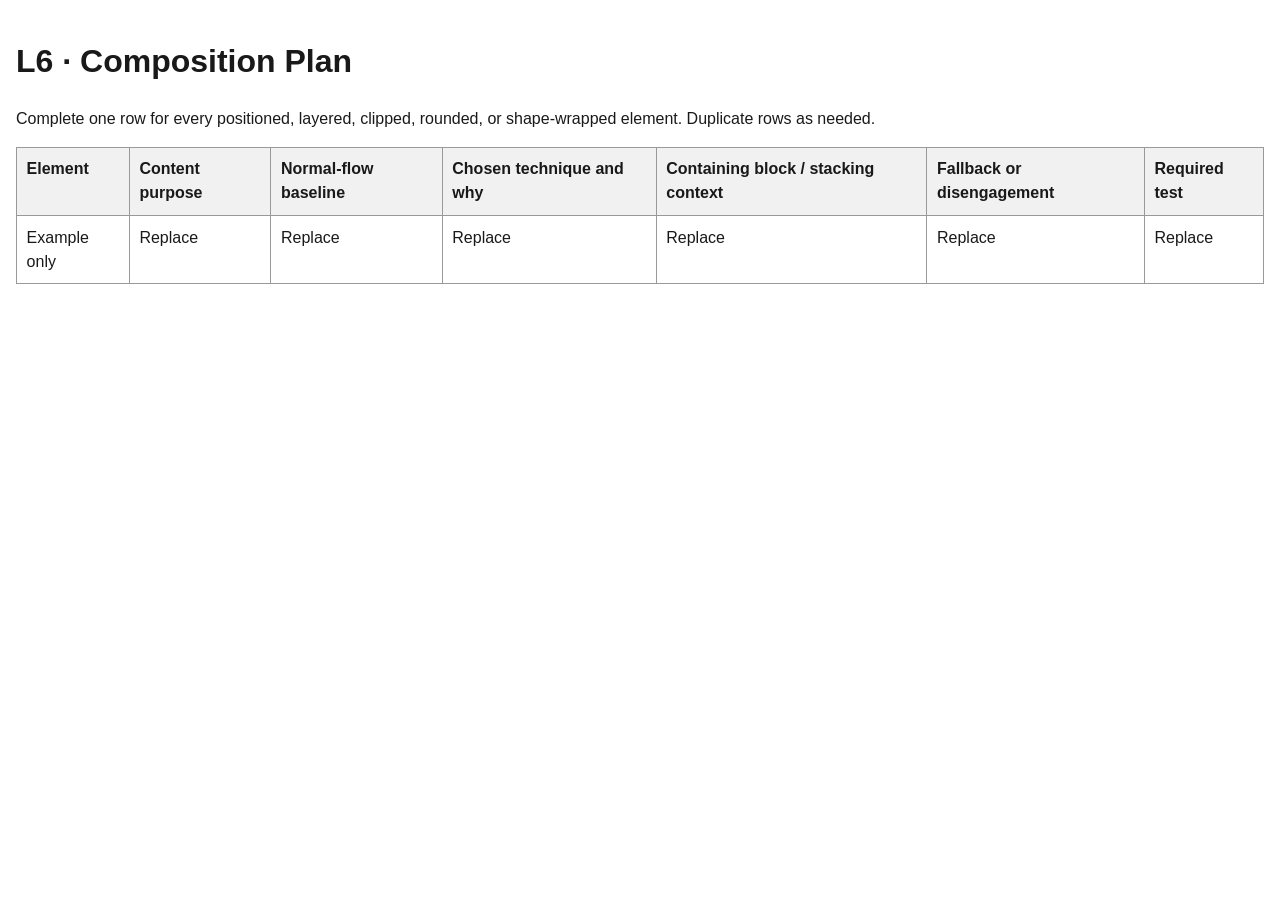
==== composition-plan.html @ 9a73ac56 "Added Assignment" ====
<!doctype html>
<html lang="en">
    <head>
        <meta charset="utf-8">
        <meta name="viewport" content="width=device-width,initial-scale=1">
        <title>Composition Plan</title>
        <style>
            body{
                font-family:Arial,sans-serif;
                line-height:1.5;
                max-width:90rem;
                margin:auto;
                padding:1rem;
                color:#191919;
                }
            table{
                width:100%;
                border-collapse:collapse;
                }
            th,td{
                padding:.6rem;
                border:1px solid #999;
                text-align:left;
                vertical-align:top;
                }
            th{
                background:#f1f1f1;
                }
        </style>
        </head>
        <body>
            <h1>L6 · Composition Plan</h1>
            <p>Complete one row for every positioned, layered, clipped, rounded, or shape-wrapped element. Duplicate rows as needed.</p>
            <table>
                <thead>
                    <tr>
                        <th>Element</th>
                        <th>Content purpose</th>
                        <th>Normal-flow baseline</th>
                        <th>Chosen technique and why</th>
                        <th>Containing block / stacking context</th>
                        <th>Fallback or disengagement</th>
                        <th>Required test</th>
                    </tr>
                </thead>
                <tbody>
                    <tr>
                        <td>Example only</td>
                        <td>Replace</td>
                        <td>Replace</td>
                        <td>Replace</td>
                        <td>Replace</td>
                        <td>Replace</td>
                        <td>Replace</td>
                    </tr>
                </tbody>
            </table>
        </body>
        </html>
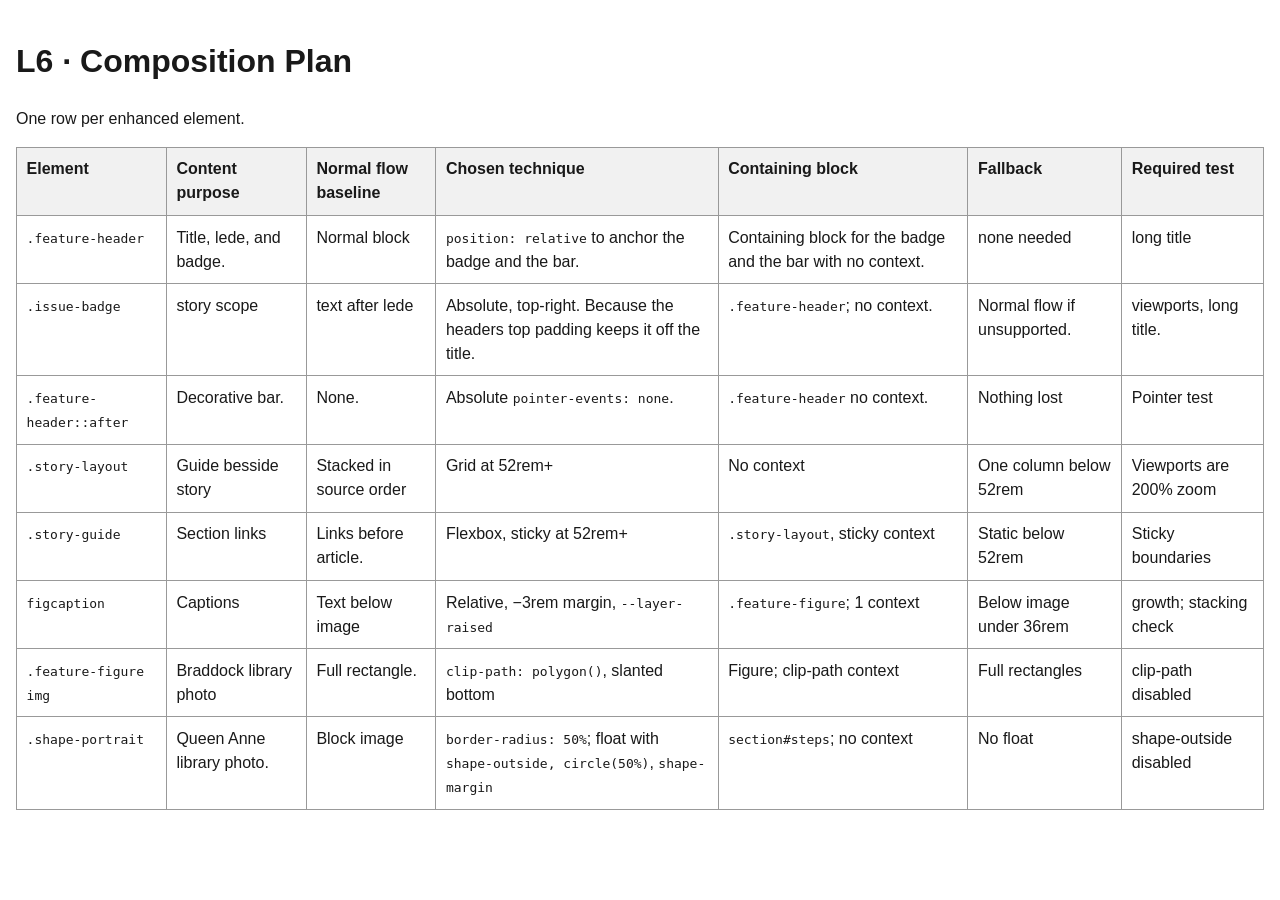
==== commit 8ad53410: "Complete composition plan Finished filling in one composition plan row each for positioned, layered," ====
--- a/composition-plan.html
+++ b/composition-plan.html
@@ -30,30 +30,94 @@
         </head>
         <body>
             <h1>L6 · Composition Plan</h1>
-            <p>Complete one row for every positioned, layered, clipped, rounded, or shape-wrapped element. Duplicate rows as needed.</p>
+            <p>One row per enhanced element.</p>
             <table>
                 <thead>
                     <tr>
                         <th>Element</th>
                         <th>Content purpose</th>
-                        <th>Normal-flow baseline</th>
-                        <th>Chosen technique and why</th>
-                        <th>Containing block / stacking context</th>
-                        <th>Fallback or disengagement</th>
+                        <th>Normal flow baseline</th>
+                        <th>Chosen technique</th>
+                        <th>Containing block</th>
+                        <th>Fallback</th>
                         <th>Required test</th>
                     </tr>
                 </thead>
                 <tbody>
                     <tr>
-                        <td>Example only</td>
-                        <td>Replace</td>
-                        <td>Replace</td>
-                        <td>Replace</td>
-                        <td>Replace</td>
-                        <td>Replace</td>
-                        <td>Replace</td>
+                        <td><code>.feature-header</code></td>
+                        <td>Title, lede, and badge.</td>
+                        <td>Normal block</td>
+                        <td><code>position: relative</code> to anchor the badge and the bar.</td>
+                        <td>Containing block for the badge and the bar with no context.</td>
+                        <td>none needed</td>
+                        <td>long title</td>
+                    </tr>
+                    <tr>
+                        <td><code>.issue-badge</code></td>
+                        <td>story scope</td>
+                        <td>text after lede</td>
+                        <td>Absolute, top-right. Because the headers top padding keeps it off the title.</td>
+                        <td><code>.feature-header</code>; no context.</td>
+                        <td>Normal flow if unsupported.</td>
+                        <td>viewports, long title.</td>
+                    </tr>
+                    <tr>
+                        <td><code>.feature-header::after</code></td>
+                        <td>Decorative bar.</td>
+                        <td>None.</td>
+                        <td>Absolute <code>pointer-events: none</code>.</td>
+                        <td><code>.feature-header</code> no context.</td>
+                        <td>Nothing lost</td>
+                        <td>Pointer test</td>
+                    </tr>
+                    <tr>
+                        <td><code>.story-layout</code></td>
+                        <td>Guide besside story</td>
+                        <td>Stacked in source order</td>
+                        <td>Grid at 52rem+</td>
+                        <td>No context</td>
+                        <td>One column below 52rem</td>
+                        <td>Viewports are 200% zoom</td>
+                    </tr>
+                    <tr>
+                        <td><code>.story-guide</code></td>
+                        <td>Section links</td>
+                        <td>Links before article.</td>
+                        <td>Flexbox, sticky at 52rem+</td>
+                        <td><code>.story-layout</code>, sticky context</td>
+                        <td>Static below 52rem</td>
+                        <td>Sticky boundaries</td>
+                    </tr>
+                    <tr>
+                        <td><code>figcaption</code></td>
+                        <td>Captions</td>
+                        <td>Text below image</td>
+                        <td>Relative, −3rem margin, <code>--layer-raised</code></td>
+                        <td><code>.feature-figure</code>; 1 context</td>
+                        <td>Below image under 36rem</td>
+                        <td>growth; stacking check</td>
+                    </tr>
+                    <tr>
+                        <td><code>.feature-figure img</code></td>
+                        <td>Braddock library photo</td>
+                        <td>Full rectangle.</td>
+                        <td><code>clip-path: polygon()</code>, slanted bottom</td>
+                        <td>Figure; clip-path context</td>
+                        <td>Full rectangles</td>
+                        <td>clip-path disabled</td>
+                    </tr>
+                    <tr>
+                        <td><code>.shape-portrait</code></td>
+                        <td>Queen Anne library photo.</td>
+                        <td>Block image</td>
+                        <td><code>border-radius: 50%</code>; float with <code>shape-outside, circle(50%)</code>, <code>shape-margin</code></td>
+                        <td><code>section#steps</code>; no context</td>
+                        <td>No float</td>
+                        <td>shape-outside disabled</td>
                     </tr>
                 </tbody>
             </table>
         </body>
         </html>
+        
